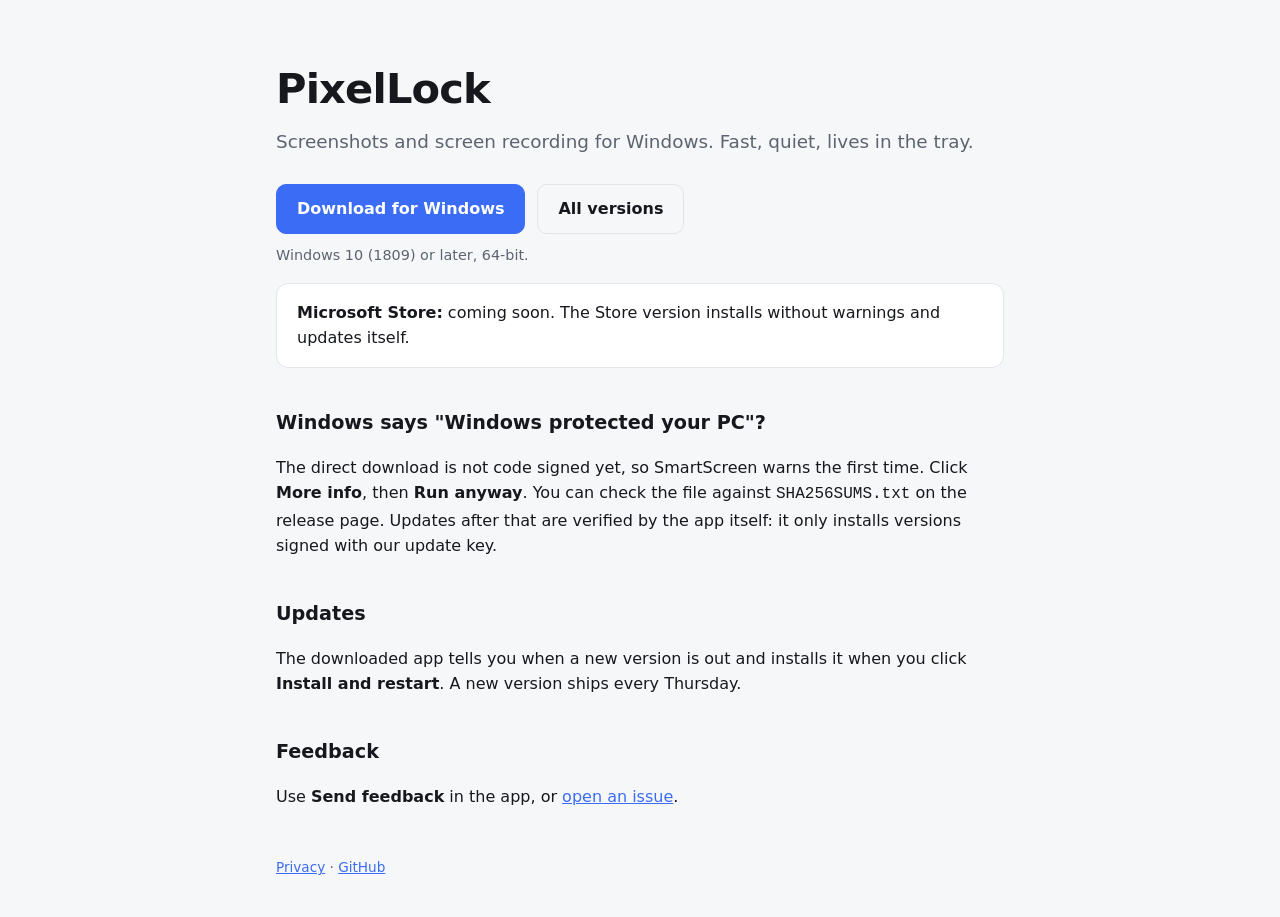
==== docs/index.html @ a1a61ee5 "PixelLock public site and feedback form" ====
<!doctype html>
<html lang="en">
  <head>
    <meta charset="utf-8" />
    <meta name="viewport" content="width=device-width, initial-scale=1" />
    <title>PixelLock: screenshots and screen recording for Windows</title>
    <meta name="description" content="PixelLock is a fast, quiet screenshot and screen recording app for Windows." />
    <link rel="stylesheet" href="style.css" />
  </head>
  <body>
    <main>
      <h1>PixelLock</h1>
      <p class="lead">Screenshots and screen recording for Windows. Fast, quiet, lives in the tray.</p>

      <div class="actions">
        <a class="button primary" id="download"
          href="https://github.com/Beastlander/pixellock-public/releases/latest/download/PixelLock-Setup-x64.exe">
          Download for Windows
        </a>
        <a class="button ghost" href="https://github.com/Beastlander/pixellock-public/releases">All versions</a>
      </div>
      <p class="meta" id="version">Windows 10 (1809) or later, 64-bit.</p>

      <div class="card">
        <strong>Microsoft Store:</strong> coming soon. The Store version installs without warnings
        and updates itself.
      </div>

      <h2>Windows says "Windows protected your PC"?</h2>
      <p>
        The direct download is not code signed yet, so SmartScreen warns the first time. Click
        <strong>More info</strong>, then <strong>Run anyway</strong>. You can check the file against
        <code>SHA256SUMS.txt</code> on the release page. Updates after that are verified by the app
        itself: it only installs versions signed with our update key.
      </p>

      <h2>Updates</h2>
      <p>
        The downloaded app tells you when a new version is out and installs it when you click
        <strong>Install and restart</strong>. A new version ships every Thursday.
      </p>

      <h2>Feedback</h2>
      <p>
        Use <strong>Send feedback</strong> in the app, or
        <a href="https://github.com/Beastlander/pixellock-public/issues/new/choose">open an issue</a>.
      </p>

      <footer>
        <a href="privacy.html">Privacy</a> ·
        <a href="https://github.com/Beastlander/pixellock-public">GitHub</a>
      </footer>
    </main>
    <script>
      // Show the newest version. The download link works without this.
      fetch("https://api.github.com/repos/Beastlander/pixellock-public/releases/latest")
        .then((r) => (r.ok ? r.json() : Promise.reject(r.status)))
        .then((release) => {
          const date = new Date(release.published_at).toLocaleDateString("en", { dateStyle: "medium" });
          document.getElementById("version").textContent =
            `Version ${release.tag_name.replace(/^v/, "")}, released ${date}. Windows 10 (1809) or later, 64-bit.`;
        })
        .catch(() => undefined);
    </script>
  </body>
</html>
---- docs/style.css ----
:root {
  --bg: #f6f7f9;
  --surface: #ffffff;
  --text: #16181d;
  --muted: #5d6470;
  --border: #e2e5ea;
  --accent: #3b6cf6;
  --on-accent: #ffffff;
  color-scheme: light;
}
@media (prefers-color-scheme: dark) {
  :root {
    --bg: #15171b;
    --surface: #1e2126;
    --text: #eceef2;
    --muted: #9aa1ad;
    --border: #2c3038;
    --accent: #7b9dff;
    --on-accent: #10131a;
    color-scheme: dark;
  }
}
* { box-sizing: border-box; }
body {
  margin: 0;
  background: var(--bg);
  color: var(--text);
  font: 16px/1.6 "Segoe UI", system-ui, -apple-system, sans-serif;
}
main { max-width: 760px; margin: 0 auto; padding: 56px 16px 40px; }
h1 { font-size: 2.6rem; margin: 0 0 4px; letter-spacing: -0.02em; }
h2 { font-size: 1.2rem; margin: 40px 0 8px; }
.lead { color: var(--muted); font-size: 1.15rem; margin: 0 0 28px; }
.actions { display: flex; flex-wrap: wrap; gap: 12px; align-items: center; }
.button {
  display: inline-block;
  padding: 11px 20px;
  border-radius: 10px;
  font-weight: 600;
  text-decoration: none;
  border: 1px solid var(--accent);
}
.button.primary { background: var(--accent); color: var(--on-accent); }
.button.ghost { color: var(--text); border-color: var(--border); }
.button.ghost:hover { border-color: var(--accent); color: var(--accent); }
.meta { color: var(--muted); font-size: 0.9rem; margin-top: 10px; }
.card {
  background: var(--surface);
  border: 1px solid var(--border);
  border-radius: 12px;
  padding: 16px 20px;
  margin-top: 16px;
}
a { color: var(--accent); }
footer { color: var(--muted); font-size: 0.85rem; margin-top: 48px; }
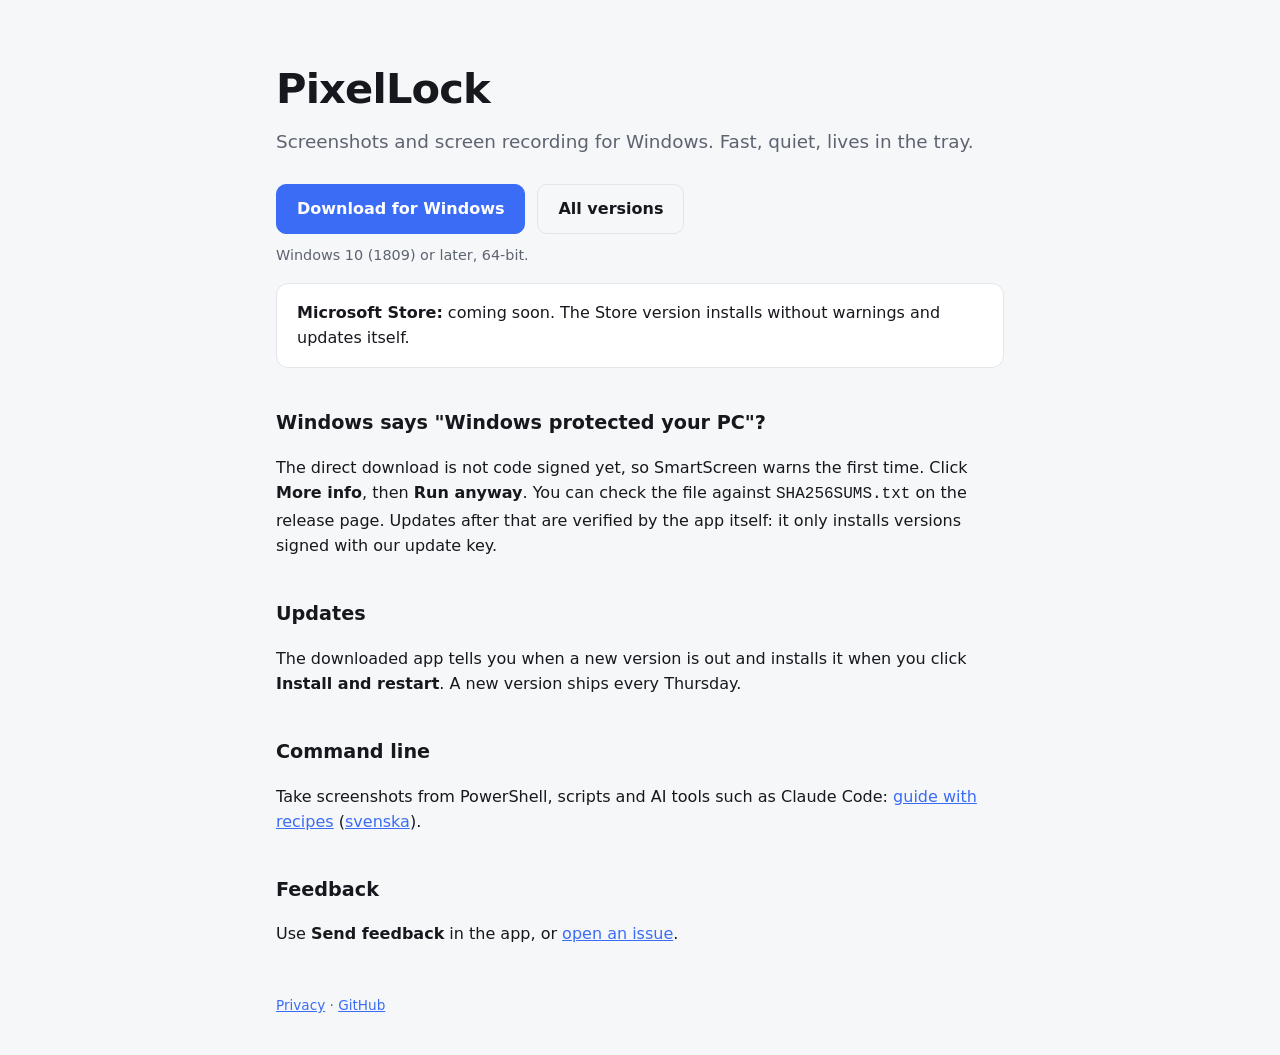
==== commit d5189dc1: "Guide: PixelLock from the command line, with recipes (SNAP-490) A user guide in English and Swedish " ====
--- a/docs/index.html
+++ b/docs/index.html
@@ -40,6 +40,13 @@
         <strong>Install and restart</strong>. A new version ships every Thursday.
       </p>
 
+      <h2>Command line</h2>
+      <p>
+        Take screenshots from PowerShell, scripts and AI tools such as Claude Code:
+        <a href="https://github.com/Beastlander/pixellock-public/blob/main/guide/command-line.md">guide with recipes</a>
+        (<a href="https://github.com/Beastlander/pixellock-public/blob/main/guide/kommandoraden.md">svenska</a>).
+      </p>
+
       <h2>Feedback</h2>
       <p>
         Use <strong>Send feedback</strong> in the app, or
